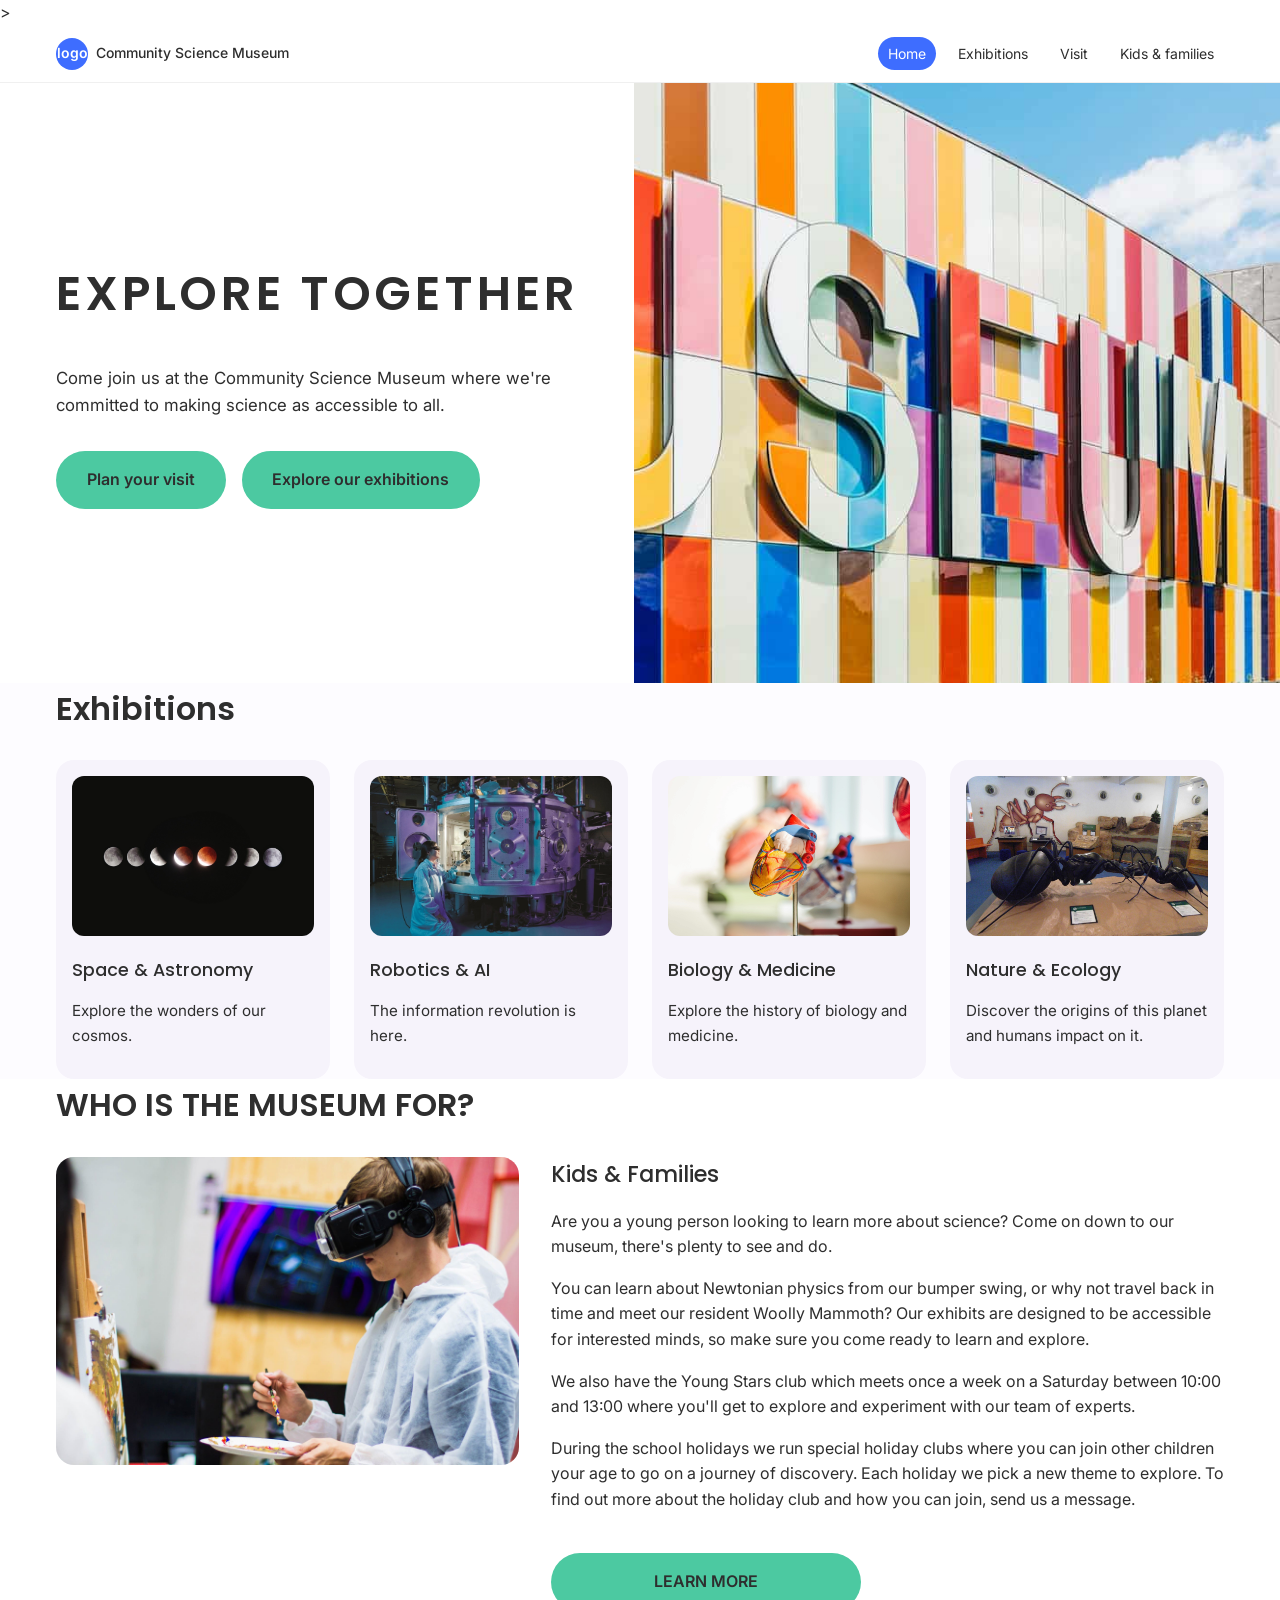
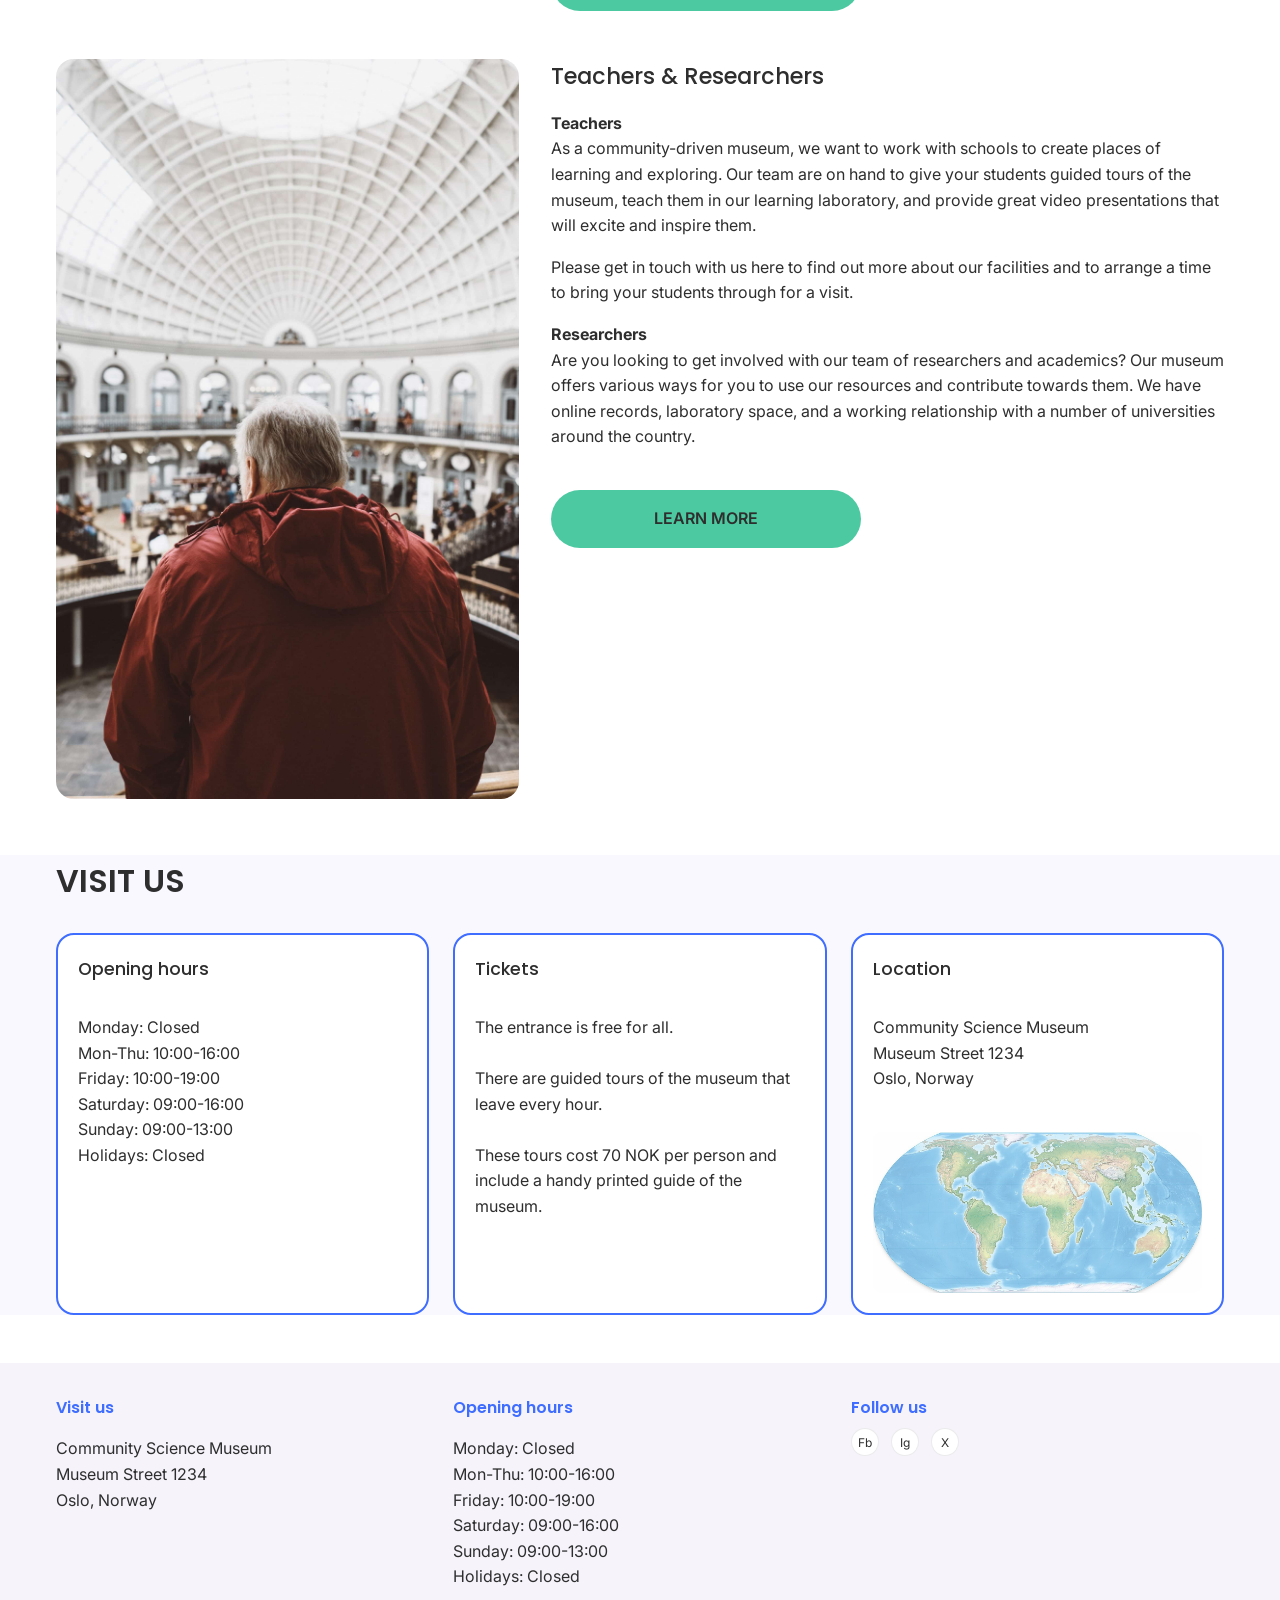
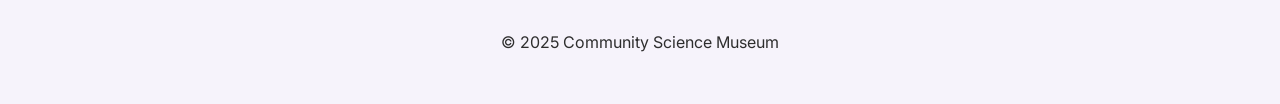
==== index.html @ b7fa2a3b "Desktop SP-2025 Pages in HTML and CSS for the Semester Project fall 2025" ====
<!DOCTYPE html>
<html lang="en">
<head>
    <meta charset="UTF-8">
    <meta name="viewport" content="width=device-width, initial-scale=1.0">
    <title>Community Science Museum - Home</title>
    <link rel="stylesheet" href="styles.css">

    ><meta name="description" content="Explore the wonders of science at the Community Science Museum. Discover exhibits, events, and educational resources for all ages.">

    <!--Google fonts-->
    <link href="https://fonts.googleapis.com/css2?family=Inter:wght@300;400;500;600&family=Poppins:wght@400;500;600&display=swap" rel="stylesheet">

    <link rel="stylesheet" href="css/style.css" />
</head>
<body>
    <header class="site-header">
    <div class="container header-inner">
      <a href="index.html" class="logo">
        <!-- You can swap this for an <img> later -->
        <span class="logo-mark">(logo)</span>
        <span class="logo-text">Community Science Museum</span>
      </a>

      <nav class="main-nav" aria-label="Main navigation">
        <ul>
          <li><a href="index.html" class="nav-link active">Home</a></li>
          <li><a href="pages/exhibitions.html" class="nav-link">Exhibitions</a></li>
          <li><a href="pages/visit.html" class="nav-link">Visit</a></li>
          <li><a href="pages/kids-families.html" class="nav-link">Kids &amp; families</a></li>
        </ul>
      </nav>
    </div>
  </header>

<main>
    <!--HERO-->
    <section class="hero hero-home">
        <div class="hero-overlay">
            <h1 class="hero-title">EXPLORE TOGETHER</h1>
            <p class="hero-text">
                Come join us at the Community Science Museum where we're committed to making science as accessible to all.
            </p>

            <div class="hero-actions">
                <a href="pages/visit.html" class="btn btn-primary">Plan your visit</a>
                <a href="pages/exhibitions.html" class="btn btn-secondary">Explore our exhibitions</a>
            </div>
        </div>
    </section>

    <!--EXHIBITIONS-->
    <section class="section exhibitions">
        <div class="container">
            <header class="section-header">
                <h2 class="section-title">Exhibitions</h2>
            </header>

            <div class="card-grid exhibitions-grid">
                <article class="card exhibition-card">
                    <img src="images/moon-phases.jpg" alt="Phases of the moon" />
                    <h3>Space & Astronomy</h3>
                    <p>Explore the wonders of our cosmos.</p>
                </article>

                <article class="card exhibition-card">
                    <img src="images/purple-science.jpg" alt="Scientific image with a lot of purple" />
                    <h3>Robotics & AI</h3>
                    <p>The information revolution is here.</p>
                </article>

                <article class="card exhibition-card">
                    <img src="images/heart.jpg" alt="Model of a human heart" />
                    <h3>Biology & Medicine</h3>
                    <p>Explore the history of biology and medicine.</p>
                </article>

                <article class="card exhibition-card">
                    <img src="images/ant.jpg" alt="Large model of an ant" />
                    <h3>Nature & Ecology</h3>
                    <p>Discover the origins of this planet and humans impact on it.</p>
                </article>
            </div>
        </div>
    </section>

    <!--WHO IS THE MUSEUM FOR-->
    <section class="section audience">
        <div class="container">
            <h2 class="section-title section-title-center">
                WHO IS THE MUSEUM FOR?
            </h2>

            <!--Kids & families-->
            <article class="audience-block">
                <div class="audience-image">
                    <img src="images/vr-headset.jpg" alt="A teenager exploring VR at the museum" />
                </div>

                <div class="audience-content">
                    <h3>Kids & Families</h3>

                    <p>Are you a young person looking to learn more about science? Come on down to our museum, there's plenty to see and do. </p>
                    <p>
                        You can learn about Newtonian physics from our bumper swing, or why not travel back in time and meet our resident Woolly Mammoth? Our exhibits are designed to be accessible for interested minds, so make sure you come ready to learn and explore.
                    </p>
                    <p>
                        We also have the Young Stars club which meets once a week on a Saturday between 10:00 and 13:00 where you'll get to explore and experiment with our team of experts.
                    </p>
                    <p>
                        During the school holidays we run special holiday clubs where you can join other children your age to go on a journey of discovery. Each holiday we pick a new theme to explore. To find out more about the holiday club and how you can join, send us a message.
                    </p>

                    <a href="pages/kids.html" class="btn btn-primary btn-wide">
                        LEARN MORE
                    </a>
                </div>
            </article>

            <!--Teachers & Researchers-->
            <article class="audience-block">
                <div class="audience-image">
                    <img
                    src="images/lecture-room.jpg" alt="Teacher in a lecture hall"/>
                </div>

                <div class="audience-content">
                    <h3> Teachers & Researchers</h3>

                    <p>
                        <strong>Teachers</strong><br>
                        As a community-driven museum, we want to work with schools to create places of learning and exploring. Our team are on hand to give your students guided tours of the museum, teach them in our learning laboratory, and provide great video presentations that will excite and inspire them.
                    </p>
                    <p>
                        Please get in touch with us here to find out more about our facilities and to arrange a time to bring your students through for a visit. 
                    </p>

                    <p>
                        <strong>Researchers</strong><br>
                        Are you looking to get involved with our team of researchers and academics? Our museum offers various ways for you to use our resources and contribute towards them. We have online records, laboratory space, and a working relationship with a number of universities around the country.
                    </p>

                    <a href="pages/visit.html" class="btn btn-primary btn-wide">
                        LEARN MORE
                    </a>
                </div>
            </article>
        </div>
    </section>

    <!--VISIT US-->
    <section class="section visit-summary">
        <div class="container">
            <h2 class="section-title section-title-center">VISIT US</h2>

            <div class="card-grid visit-grid">
                <!--Opening hours card-->
                <article class="info-card">
                    <h3>Opening hours</h3>
                    <p>
                        Monday: Closed<br>
                        Mon-Thu: 10:00-16:00<br>
                        Friday: 10:00-19:00<br>
                        Saturday: 09:00-16:00<br>
                        Sunday: 09:00-13:00<br>
                        Holidays: Closed<br>
                    </p>
                </article>

                <!--Tickets card-->
                <article class="info-card">
                    <h3>Tickets</h3>
                    <p>
                        The entrance is free for all.<br></br>
                        There are guided tours of the museum that leave every hour.<br></br>
                        These tours cost 70 NOK per person and include a handy printed guide of the museum.<br></br>
                    </p>
                    </article>

                <!--Location card-->
                <article class="info-card">
                    <h3>Location</h3>
                    <p>
                        Community Science Museum<br>
                        Museum Street 1234<br>
                        Oslo, Norway
                    </p>
                    <img src="icons/earth.jpg" alt="Map showing the location of the Community Science Museum" class="info-card-image"/>
                </article>
            </div>
        </div>
    </section>
</main>

<footer class="site-footer">
    <div class="container footer-grid">
      <section class="footer-section">
        <h2 class="footer-heading">Visit us</h2>
        <p>Community Science Museum<br>
        Museum Street 1234<br>
        Oslo, Norway</p>
      </section>

      <section class="footer-section">
        <h2 class="footer-heading">Opening hours</h2>
        <p>
        Monday: Closed<br>
        Mon-Thu: 10:00-16:00<br>
        Friday: 10:00-19:00<br>
        Saturday: 09:00-16:00<br>
        Sunday: 09:00-13:00<br>
        Holidays: Closed<br>
        </p>
      </section>

      <section class="footer-section">
        <h2 class="footer-heading">Follow us</h2>
        <div class="footer-icons" aria-label="Social media">
          <a href="#" aria-label="Visit us on Facebook">Fb</a>
          <a href="#" aria-label="Visit us on Instagram">Ig</a>
          <a href="#" aria-label="Visit us on X">X</a>
        </div>
      </section>
    </div>

    <div class="footer-bottom">
      <p>© 2025 Community Science Museum</p>
    </div>
  </footer>
</body>
</html>
---- css/style.css ----
/* ==== RESET-ish ==== */
*,
*::before,
*::after {
  box-sizing: border-box;
}

body {
  margin: 0;
  font-family: "Inter", system-ui, -apple-system, BlinkMacSystemFont, sans-serif;
  color: #2E2E2E;
  background-color: #FFFFFF;
  line-height: 1.6;
}

/* ==== DESIGN TOKENS ==== */
:root {
  --color-primary: #3E6DFF;
  --color-secondary: #A68EFF;
  --color-bg: #FFFFFF;
  --color-text: #2E2E2E;
  --color-card: #F6F3FB;
  --color-cta: #4CC9A1;

  --radius-card: 16px;
  --shadow-soft: 0 8px 24px rgba(0, 0, 0, 0.06);

  --space-xs: 4px;
  --space-s: 8px;
  --space-m: 16px;
  --space-l: 24px;
  --space-xl: 32px;
  --space-xxl: 48px;
}

/* ==== GLOBAL LAYOUT ==== */
.container {
  width: 100%;
  max-width: 1200px;
  margin: 0 auto;
  padding-inline: 16px;
}

/* Headings */
h1, h2, h3 {
  font-family: "Poppins", system-ui, -apple-system, system-ui, -apple-system, BlinkMacSystemFont, 'Segoe UI', Roboto, Oxygen, Ubuntu, Cantarell, 'Open Sans', 'Helvetica Neue', sans-serif;
  margin-top: 0;
  color: var(--color-text);
}

h1 {
  font-size: clamp(32px, 4vw, 48px);
  font-weight: 600;
}

h2 {
  font-size: clamp(24px, 3vw, 32px);
  font-weight: 600;
}

h3 {
  font-size: 20px;
  font-weight: 500;
}

/* Paragraphs */
p {
  line-height: 1.6;
  font-size: 16px;
}

/* Links */
a {
  color: inherit;
  text-decoration: none;
}

a:focus-visible {
  outline: 3px solid var(--color-primary);
  outline-offset: 2px;
}

/* ==== HEADER & NAV ==== */
.site-header {
  background-color: #FFFFFF;
  border-bottom: 1px solid rgba(0, 0, 0, 0.06);
  position: sticky;
  top: 0;
  z-index: 10;
}

.header-inner {
  display: flex;
  align-items: center;
  justify-content: space-between;
  padding-block: 12px;
  gap: 16px;
}

/* Logo */
.logo {
  display: flex;
  align-items: center;
  gap: 8px;
}

.logo-mark {
  width: 32px;
  height: 32px;
  border-radius: 999px;
  background: var(--color-primary);
  color: white;
  font-size: 14px;
  font-weight: 600;
  display: inline-flex;
  align-items: center;
  justify-content: center;
}

.logo-text {
  font-size: 14px;
  font-weight: 500;
}

/* Nav */
.main-nav ul {
  list-style: none;
  display: flex;
  align-items: center;
  gap: 12px;
  padding: 0;
  margin: 0;
  flex-wrap: wrap; /* allows wrapping on small screens */
}

.nav-link {
  font-size: 14px;
  padding: 8px 10px;
  border-radius: 999px;
}

.nav-link:hover {
  background-color: rgba(62, 109, 255, 0.08);
}

.nav-link.active {
  background-color: var(--color-primary);
  color: #FFFFFF;
}

/* ==== FOOTER ==== */
.site-footer {
  margin-top: var(--space-xxl);
  background-color: var(--color-card);
  padding-block: var(--space-xl);
  font-size: 14px;
}

.footer-grid {
  display: grid;
  gap: var(--space-l);
}

.footer-heading {
  font-size: 16px;
  color: var(--color-primary);
  margin-bottom: var(--space-s);
}

.footer-icons a {
  display: inline-flex;
  align-items: center;
  justify-content: center;
  width: 28px;
  height: 28px;
  border-radius: 999px;
  background: #FFFFFF;
  border: 1px solid rgba(0, 0, 0, 0.08);
  font-size: 12px;
  margin-right: 8px;
}

.footer-bottom {
  text-align: center;
  margin-top: var(--space-l);
  font-size: 13px;
}

/* Footer: make 3 columns on wider screens */
@media (min-width: 768px) {
  .footer-grid {
    grid-template-columns: repeat(3, minmax(0, 1fr));
  }
}

.btn {
  display: inline-flex;
  align-items: center;
  justify-content: center;
  padding: 0.9rem 1.8rem;
  border-radius: 999px;
  font-weight: 600;
  font-size: 1rem;
  text-decoration: none;
  border: 2px solid transparent;
  cursor: pointer;
  transition: transform 0.15s ease, box-shadow 0.15s ease, background-color 0.15s ease, border-color 0.15s ease;
}

.btn-primary {
  background-color: var(--color-cta);
  color: var(--color-text);
}

 .btn-primary:hover, .btn-primary:focus-visible {
  background-color: #3ca884;
  color: var(--color-text);
  transform: translate(-1px);
  box-shadow: 0 6px 15px rgba(60, 168, 132, 0.3);
}

.btn-secondary {
  background-color: var(--color-cta);
  color: var(--color-text);
  border-color: var(--color-cta);
}

.btn-secondary:hover, .btn-secondary:focus-visible {
  background-color: var(--color-bg);
  color: var(--color-text);
}

.btn-wide {
  width: 100%;
  max-width: 310px;
}

.btn-small {
  width: auto;            
  min-width: 140px;       
  height: 40px;           
  padding: 0 1.25rem;
  font-size: 0.9rem;     
}

.hero {
    min-height: 600px;
    display: flex;
    align-items: stretch;
    justify-content: flex-start;
}

.hero-home {
    background-image: url(../images/hero-home.jpg);
    background-size: cover;
    background-position: center;
}

.hero-overlay {
    background-color: #FFFFFF;
    max-width: 728px;
    padding: 3rem 3.5rem;
    display: flex;
    flex-direction: column;
    justify-content: center;
}

.hero-overlay-40 {
    background-color: rgba(255, 255, 255, 0.4);
}

.hero-title {
    font-size: 3rem;
    letter-spacing: 0.08em;
    text-transform: uppercase;
    margin-bottom: 1rem;
}

.hero-text {
    font-size: 1.05rem;
    max-width: 32rem;
    margin-bottom: 2rem;
}

.hero-actions {
    display: flex;
    gap: 1rem;
    flex-wrap: wrap;
}

.exhibitions {
    background-color: #fdfcff;
}

.card-grid {
    display: grid;
    gap: 1.5rem;
}

.exhibitions-grid {
    grid-template-columns: repeat(4, minmax(0, 1fr));
}

.card {
    background-color: var(--color-card);
    border-radius: 18px;
    padding: 1rem;
    overflow: hidden;
}

.card img {
    width: 100%;
    height: 160px;
    object-fit: cover;
    border-radius: 12px;
    margin-bottom: 0.75rem;
}

.exhibition-card h3 {
    font-size: 1.1rem;
    margin-bottom: 0.4rem;
}

.exhibition-card p {
    font-size: 0.95rem;
}

.audience-block {
    display: grid;
    grid-template-columns: minmax(0, 1.1fr) minmax(0, 1.6fr);
    gap: 2rem;
    align-items: start;
    margin-bottom: 3rem;
}

.audience-image img {
    width: 100%;
    border-radius: 18px;
    object-fit: cover;
}

.audience-content h3 {
    font-size: 1.4rem;
    margin-bottom: 1rem;
}

.audience-content p + p {
    margin-top: 0.75rem;
}

.audience-content .btn {
    margin-top: 1.5rem;
}

.visit-summary {
    background-color: #faf8ff;
}

.visit-grid {
    display: grid;
    grid-template-columns: repeat(3, minmax(0, 1fr));
    gap: 1.5rem;
}

.info-card {
    border-radius: 18px;
    padding: 1.25rem;
    border: 2px solid var(--color-primary);
    background-color: #FFFFFF;
    display: flex;
    flex-direction: column;
    gap: 0.75rem;
}

.info-card h3 {
    font-size: 1.1rem;
    margin-bottom: 0.25rem;
}

.info-card-image {
    width: 100%;
    margin-top: 0.75rem;
    border-radius: 10px;
    object-fit: cover;
}

@media (max-width: 900px) {
    .hero {
        min-height: 420px;
}

.hero-overlay {
    max-width: none;
    width: 100%;
    padding: 2rem 1.5rem;
}

.hero-title {
    font-size: 2.2rem;
}

.hero-actions {
    flex-direction: column;
    align-items: stretch;
}

.exhibitions-grid, .visit-grid {
    grid-template-columns: repeat(2, minmax(0, 1fr));
}

.audience-block {
    grid-template-columns: minmax(0, 1fr);
}
}

@media (max-width: 600px) {
    .exhibitions-grid, .visit-grid {
        grid-template-columns: minmax(0, 1fr);
    }

.section {
    padding: 4rem 0;
}

.section-title {
    font-size: 1.7rem;
}
}

/*==== EXHIBITIONS HERO SECTION ====*/
.hero-exhibitions {
    background-image: url(../images/hero-exhibitions.jpg);
    background-size: cover;
    background-position: center;
}

/* right side overlay */
.hero-overlay-right {
    margin-left: auto;
    align-items: center;
    text-align: center;
}

.hero-overlay-40 {
    background-color: rgba(255, 255, 255, 0.4);
}

.hero-text-block p {
    margin: 0 0 0.75rem;
}

.btn-fixed {
    width: 250px;
    height: 50px;
    padding: 0;
}

/*====Stacked cards exhibition section====*/
.expo-stack .container {
    display: grid;
    gap: 2rem;
}

.expo-card {
    background: var(--color-card);
    border-radius: 18px;
    padding: 1.5rem;
    display: grid;
    grid-template-columns: minmax(0, 1fr) minmax(0, 1.4fr);
    gap: 2rem;
    align-items: center;
}

.expo-media img {
    width: 100%;
    height: 320px;
    object-fit: cover;
    border-radius: 14px;
    display: block;
}

.expo-title {
    margin-bottom: 1rem;
    color: var(--color-primary);
    text-align: center;
}

.expo-content p + p {
    margin-top: 0.8rem;
}

@media (max-width: 900px) {
    .expo-card {
        grid-template-columns: 1fr;
    }

    .expo-media img {
        height: 240px;
    }

    .hero-overlay-right {
        margin-left: 0;
        width: 100%;
    }
}

/* ===== VISIT HERO ===== */
.hero-visit {
  min-height: 400px;
  background-image: url("../images/hero-visit.jpg"); /* change to your actual hero */
  background-size: cover;
  background-position: center;
  display: flex;
  align-items: stretch;
  justify-content: flex-end; /* overlay on RIGHT */
}

.hero-overlay-visit {
  width: 728px;
  min-height: 400px;
  display: flex;
  flex-direction: column;
  justify-content: center;
  align-items: center; /* centered title inside overlay */
  text-align: center;
  padding: 2rem 3rem;
}

/* 40% opacity overlay */
.hero-overlay-40 {
  background-color: rgba(255, 255, 255, 0.4);
}

/* ===== VISIT TOP GRID ===== */
.visit-top-grid {
  grid-template-columns: repeat(2, minmax(0, 1fr));
}

/* shared card title style for visit page */
.card-title {
  color: var(--color-primary);
  font-size: 1.6rem; /* H2-ish */
  margin-bottom: 0.75rem;
}

/* ===== LOCATION CARD (FULL WIDTH) ===== */
.location-card {
  background: var(--color-card);
  border-radius: 18px;
  padding: 1.5rem;
  display: grid;
  grid-template-columns: 2fr 2fr;
  gap: 2rem;
  align-items: center;
}

.location-map img {
  width: 400px;
  height: 200px;
  border-radius: 14px;
  display: block;
}

/* ===== ACCESSIBILITY + RIGHT STACK ===== */
.visit-bottom-grid {
  display: grid;
  grid-template-columns: 1.2fr 0.8fr;
  gap: 2rem;
  align-items: start;
}

.accessibility-card {
  background: var(--color-card);
  padding: 1.5rem;
  border-radius: 18px;
}

.accessibility-image {
  width: 100%;
  height: 150px;         
  object-fit: cover;
  border-radius: 14px;
  display: block;
  margin-top: 2rem;
}

.stacked-side {
  display: grid;
  gap: 2rem;
}

.visit-top, .visit-location, .visit-bottom {
  margin-bottom: 2rem;
}

/* ===== RESPONSIVE ===== */
@media (max-width: 900px) {
  .hero-visit {
    justify-content: flex-start;
  }

  .hero-overlay-visit {
    width: 100%;
    min-height: auto;
  }

  .visit-top-grid {
    grid-template-columns: 2fr;
  }

  .location-card {
    grid-template-columns: 1fr;
  }

  .visit-bottom-grid {
    grid-template-columns: 2fr;
  }
}

/* ===== KIDS PAGE HERO ===== */
.hero-kids {
  min-height: 500px;
  background-image: url("../images/hero-kids.jpg");
  background-size: cover;
  background-position: center;
  display: flex;
  align-items: stretch;
  justify-content: flex-start;
}

.hero-overlay-kids {
  width: 728px;
  min-height: 500px;
  display: flex;
  flex-direction: column;
  justify-content: center;
  align-items: center; 
  text-align: center;
  padding: 2.5rem 3rem;
}

.kids-hero-tagline {
  font-size: 20px;
  margin: 1rem 0 2rem;
}

/* ===== ACTIVITIES (3 cards) ===== */
.kids-activities-grid {
  grid-template-columns: repeat(3, minmax(0, 1fr));
  gap: 2rem;
}

.activity-card {
  padding: 1.5rem;
  border-radius: 18px;
  background: var(--color-card);
  text-align: center;
}

.activity-title {
  margin-bottom: 1rem;
  color: var(--color-primary);
}

.activity-card img {
  width: 100%;
  height: 260px;
  object-fit: cover;
  border-radius: 14px;
  display: block;
}

/* ===== UPCOMING EVENTS ===== */
.events-stack {
  display: grid;
  gap: 2rem;
}

.event-card {
  padding: 2rem;
  border-radius: 18px;
  background: #ffffff;
  border: 2px solid var(--color-primary);
}

.event-title {
  font-size: 24px;
  font-weight: 700;
  margin-bottom: 0.75rem;
}

.event-card p {
  font-size: 24px;
  margin: 0;
}

/* ===== PLAN YOUR VISIT (4 cards) ===== */
.kids-plan-grid {
  grid-template-columns: repeat(4, minmax(0, 1fr));
  gap: 2rem;
}

.plan-card {
  padding: 2rem;
  border-radius: 18px;
  background: var(--color-card);
  text-align: center;
  flex-direction: column;
  display: flex;
  gap: 1rem;
  justify-content: space-between;
  align-content: start;
}

.plan-card h3 {
  color: var(--color-primary);
}

/* ===== RESPONSIVE ===== */
@media (max-width: 900px) {
  .hero-overlay-kids {
    width: 100%;
    min-height: auto;
  }

  .kids-activities-grid {
    grid-template-columns: 1fr;
  }

  .kids-plan-grid {
    grid-template-columns: repeat(2, minmax(0, 1fr));
  }

  .event-card p {
    font-size: 18px; 
  }
}

@media (max-width: 600px) {
  .kids-plan-grid {
    grid-template-columns: 1fr;
  }
}
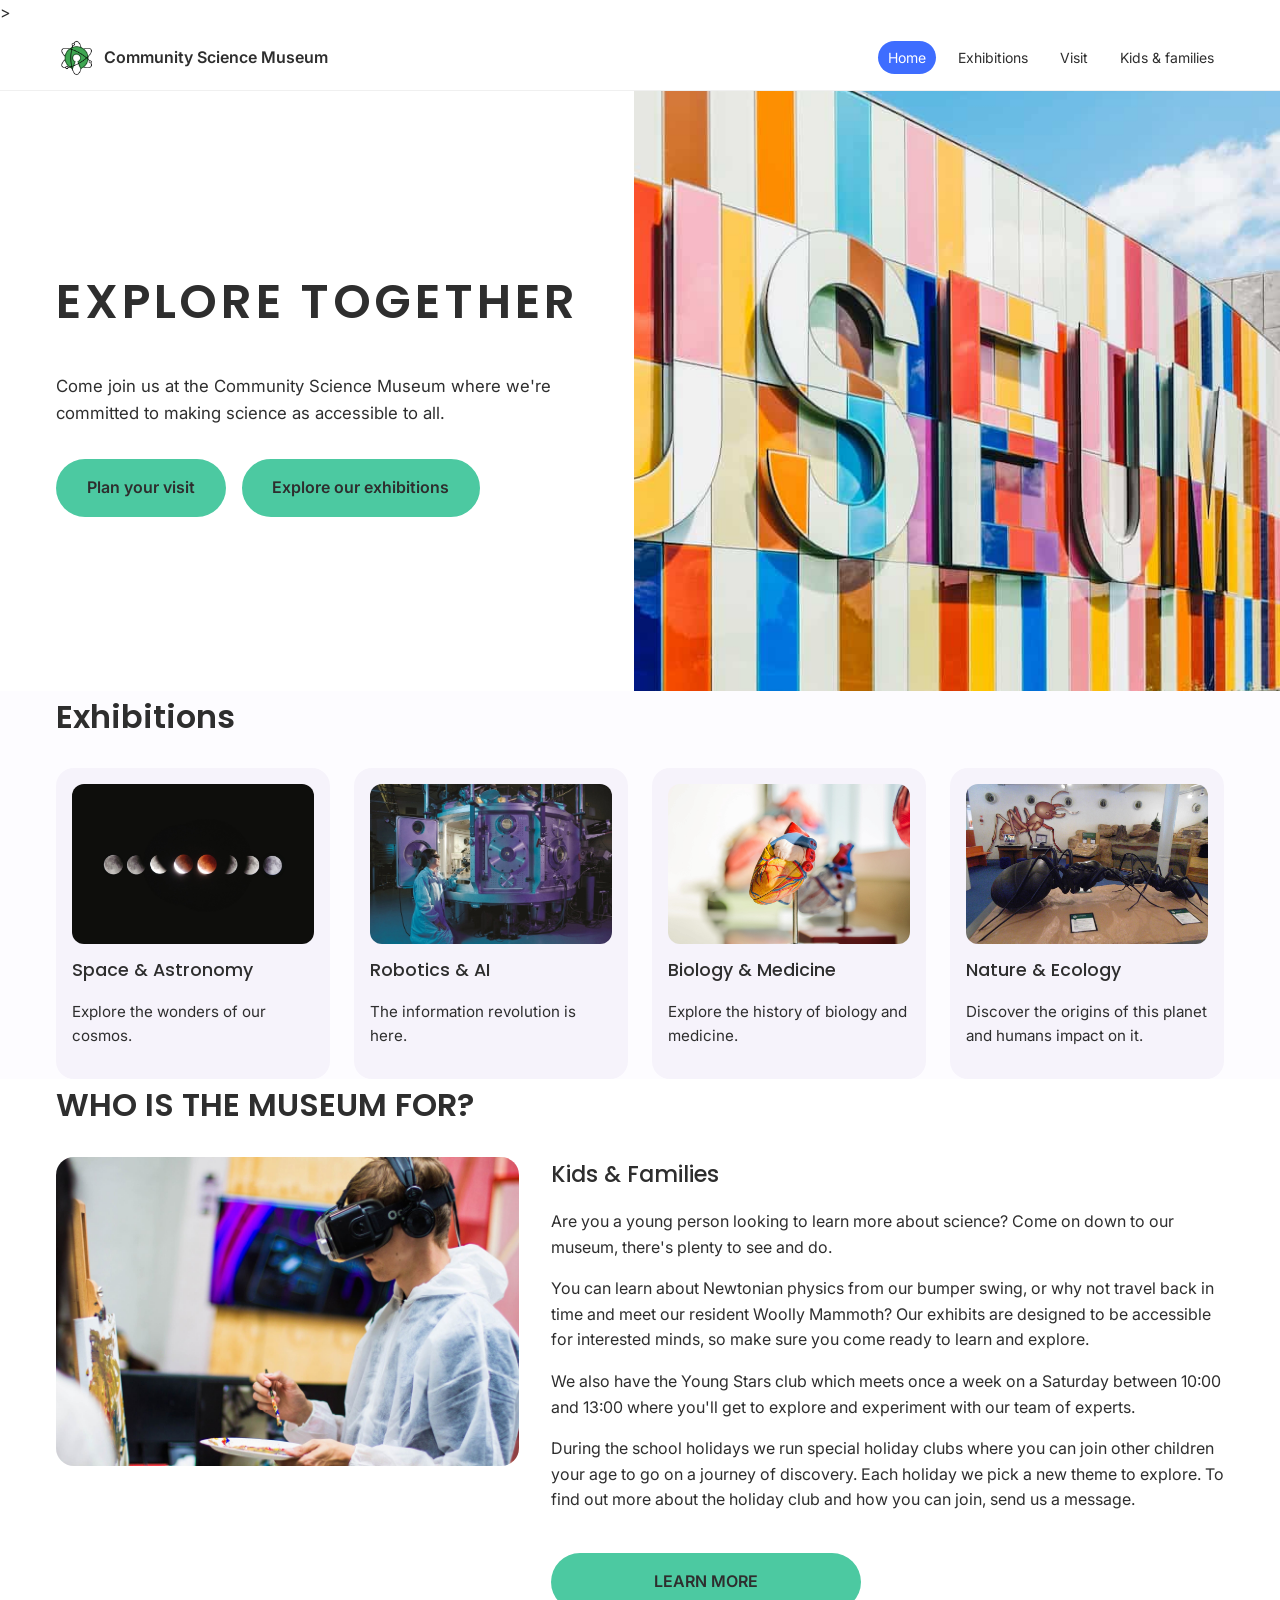
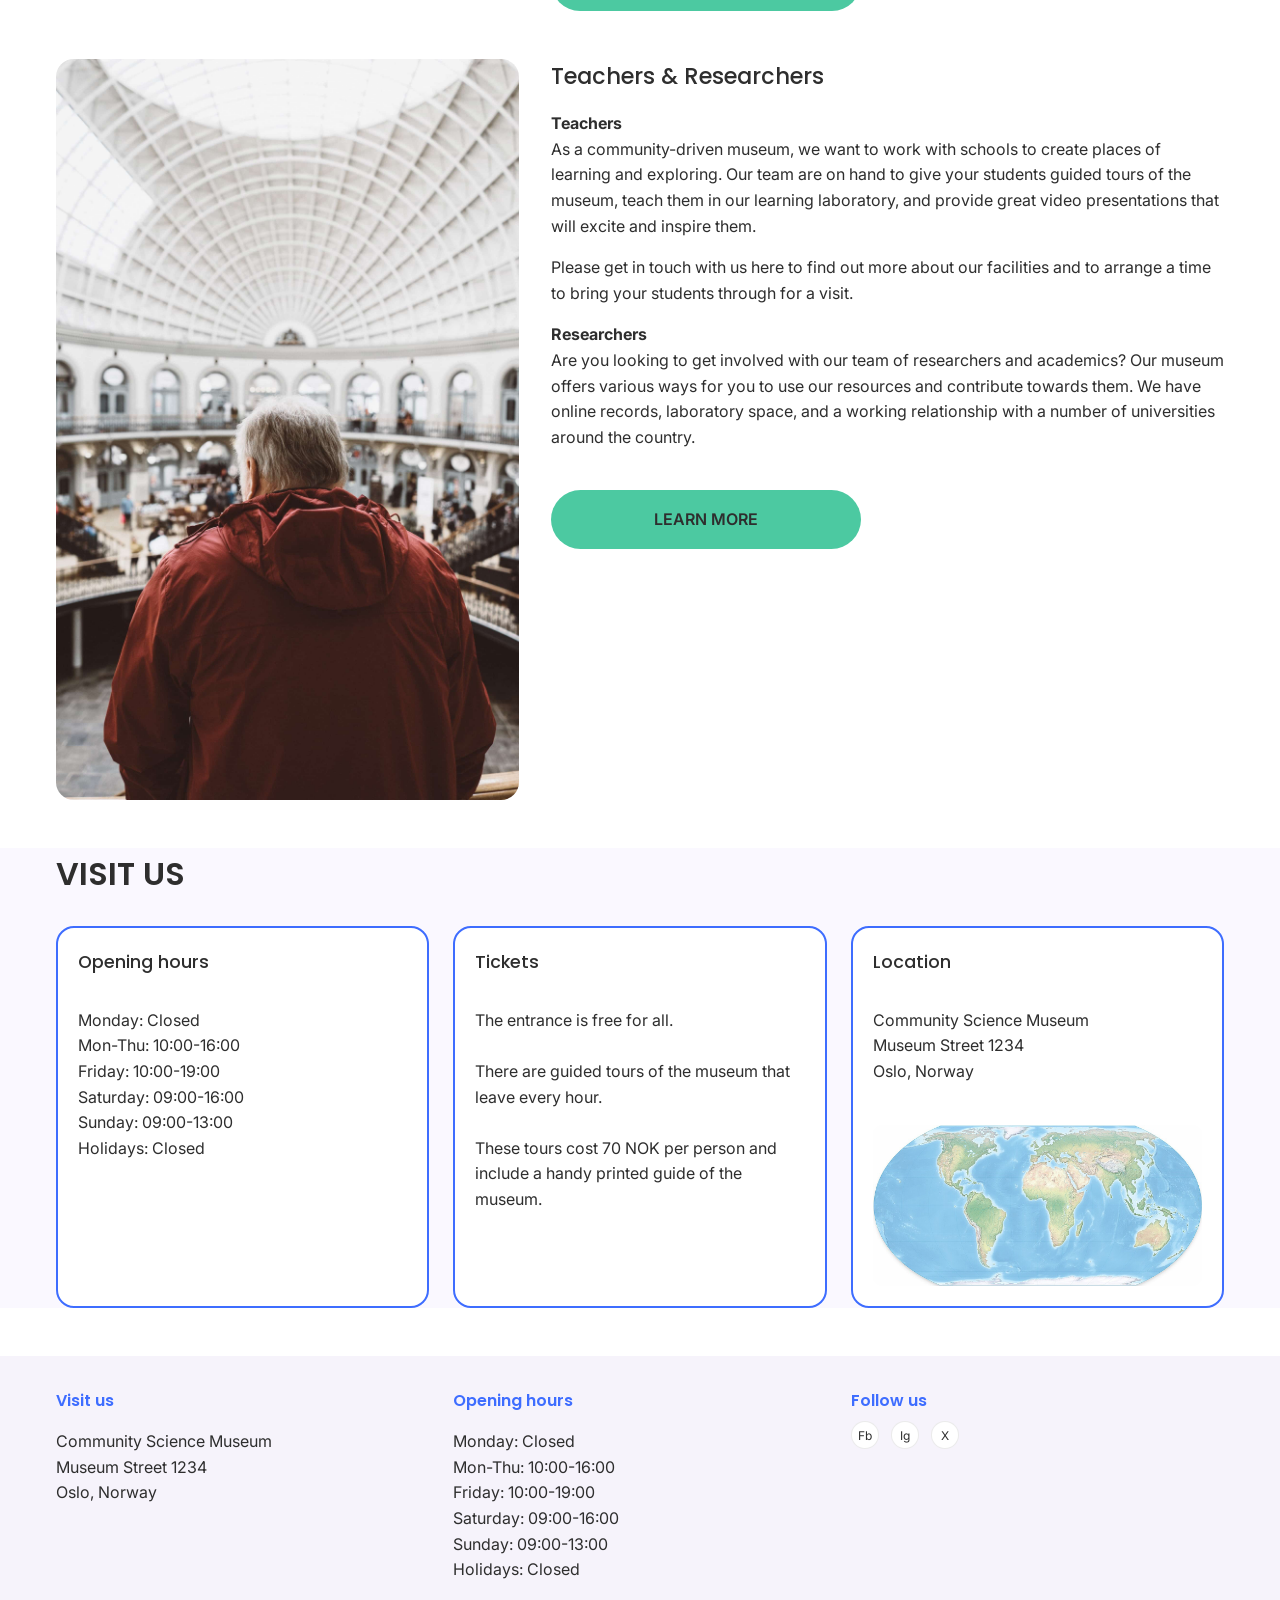
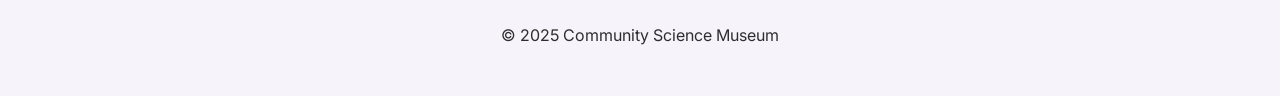
==== commit b039df04: "Mobile CSS Added mobile  CSS to work on smaller screens." ====
--- a/index.html
+++ b/index.html
@@ -17,8 +17,7 @@
     <header class="site-header">
     <div class="container header-inner">
       <a href="index.html" class="logo">
-        <!-- You can swap this for an <img> later -->
-        <span class="logo-mark">(logo)</span>
+        <img src="icons/logo.jpg" alt="Community Science Museum logo" class="logo-icon"/>
         <span class="logo-text">Community Science Museum</span>
       </a>
 
@@ -27,7 +26,7 @@
           <li><a href="index.html" class="nav-link active">Home</a></li>
           <li><a href="pages/exhibitions.html" class="nav-link">Exhibitions</a></li>
           <li><a href="pages/visit.html" class="nav-link">Visit</a></li>
-          <li><a href="pages/kids-families.html" class="nav-link">Kids &amp; families</a></li>
+          <li><a href="pages/kids.html" class="nav-link">Kids & families</a></li>
         </ul>
       </nav>
     </div>
--- a/css/style.css
+++ b/css/style.css
@@ -102,6 +102,18 @@
   display: flex;
   align-items: center;
   gap: 8px;
+  text-decoration: none;
+}
+
+.logo-icon {
+  width: 40px;
+  height: 40px;
+  object-fit: contain;
+}
+
+.logo-text {
+  font-weight: 600;
+  color: var(--color-text);
 }
 
 .logo-mark {
@@ -115,11 +127,6 @@
   display: inline-flex;
   align-items: center;
   justify-content: center;
-}
-
-.logo-text {
-  font-size: 14px;
-  font-weight: 500;
 }
 
 /* Nav */
@@ -740,4 +747,133 @@
   .kids-plan-grid {
     grid-template-columns: 1fr;
   }
+}
+
+/* ====== MOBILE ADJUSTMENTS ====== */
+
+/* Base */
+img {
+  max-width: 100%;
+  height: auto;
+  display: block;
+}
+
+/* Primary mobile breakpoint */
+@media (max-width: 768px) {
+  /* Container padding */
+  .container {
+    padding: 0 16px;
+  }
+
+  /* Sections, tight but roomy */
+  .section {
+    padding: 3rem 0;
+  }
+
+  /* NAV*/
+  .main-nav ul {
+    gap: 8px;
+    justify-content: flex-end;
+  }
+
+  .nav-link {
+    padding: 8px 10px;
+    font-size: 14px;
+  }
+
+  /* HERO, full size overlay */
+  .hero {
+    min-height: auto;
+  }
+
+  .hero-overlay,
+  .hero-overlay-visit,
+  .hero-overlay-kids {
+    width: 100%;
+    min-height: auto;
+    padding: 2rem 1.5rem;
+    margin: 0; 
+  }
+
+  /* Buttons: full-width on mobile */
+  .btn,
+  .btn-fixed,
+  .btn-wide {
+    width: 100%;
+    max-width: 100%;
+  }
+
+  .btn-fixed {
+    height: 48px;
+  }
+
+  /* Homepage grids */
+  .exhibitions-grid {
+    grid-template-columns: 1fr;
+  }
+
+  .visit-grid {
+    grid-template-columns: 1fr;
+  }
+
+  /* Audience stack */
+  .audience-block {
+    grid-template-columns: 1fr;
+  }
+
+  /* Exhibitions page stacked cards (image + text) */
+  .expo-card {
+    grid-template-columns: 1fr;
+    padding: 1.5rem;
+  }
+
+  .expo-media img {
+    height: 220px;
+  }
+
+  /* Visit page */
+  .visit-top-grid {
+    grid-template-columns: 1fr;
+  }
+
+  .location-card {
+    grid-template-columns: 1fr;
+  }
+
+  .visit-bottom-grid {
+    grid-template-columns: 1fr;
+  }
+
+  /* Kids page */
+  .kids-activities-grid {
+    grid-template-columns: 1fr;
+  }
+
+  .kids-plan-grid {
+    grid-template-columns: 1fr;
+  }
+
+  .activity-card img {
+    height: 220px;
+  }
+
+  /* Event card text smaller */
+  .event-card p {
+    font-size: 18px;
+  }
+}
+
+/* Smallest screens */
+@media (max-width: 480px) {
+  .hero-title {
+    font-size: 2rem;
+  }
+
+  .section-title {
+    font-size: 1.6rem;
+  }
+
+  .logo-text {
+    display: none; 
+  }
 }
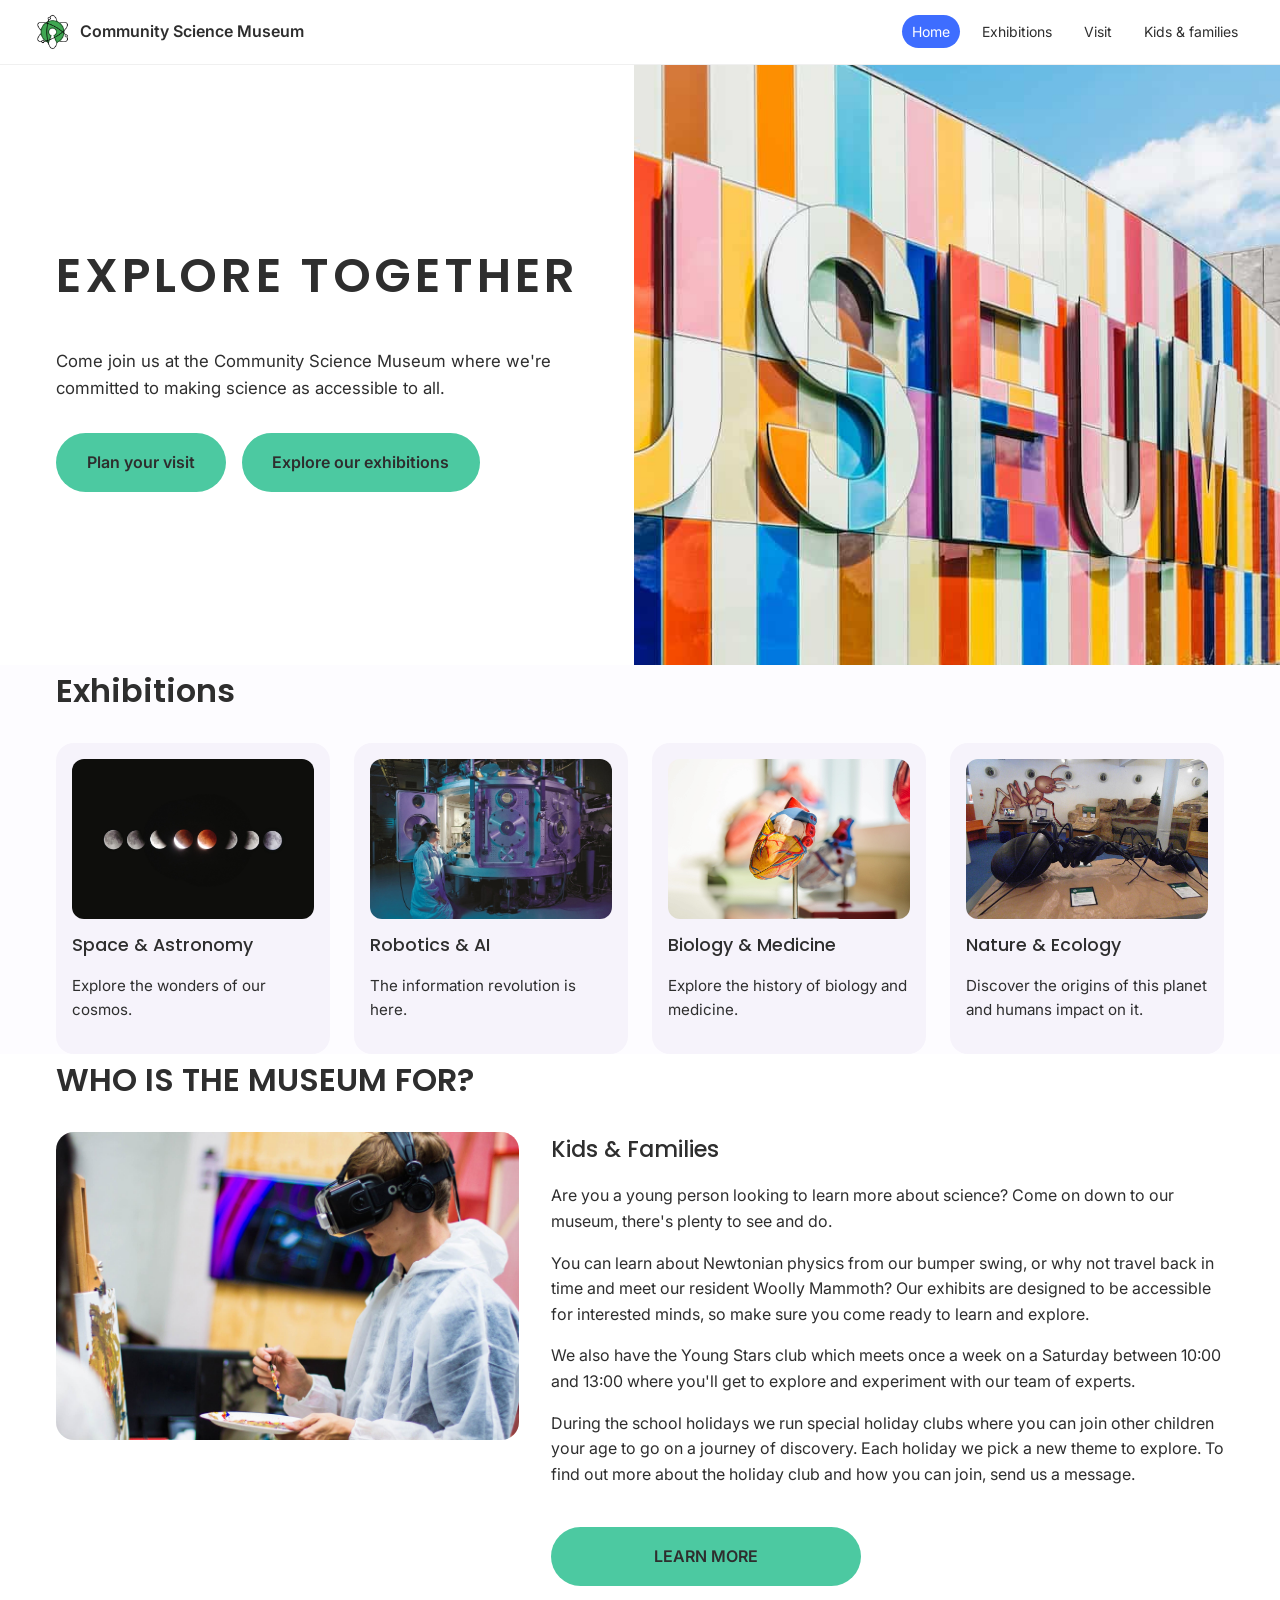
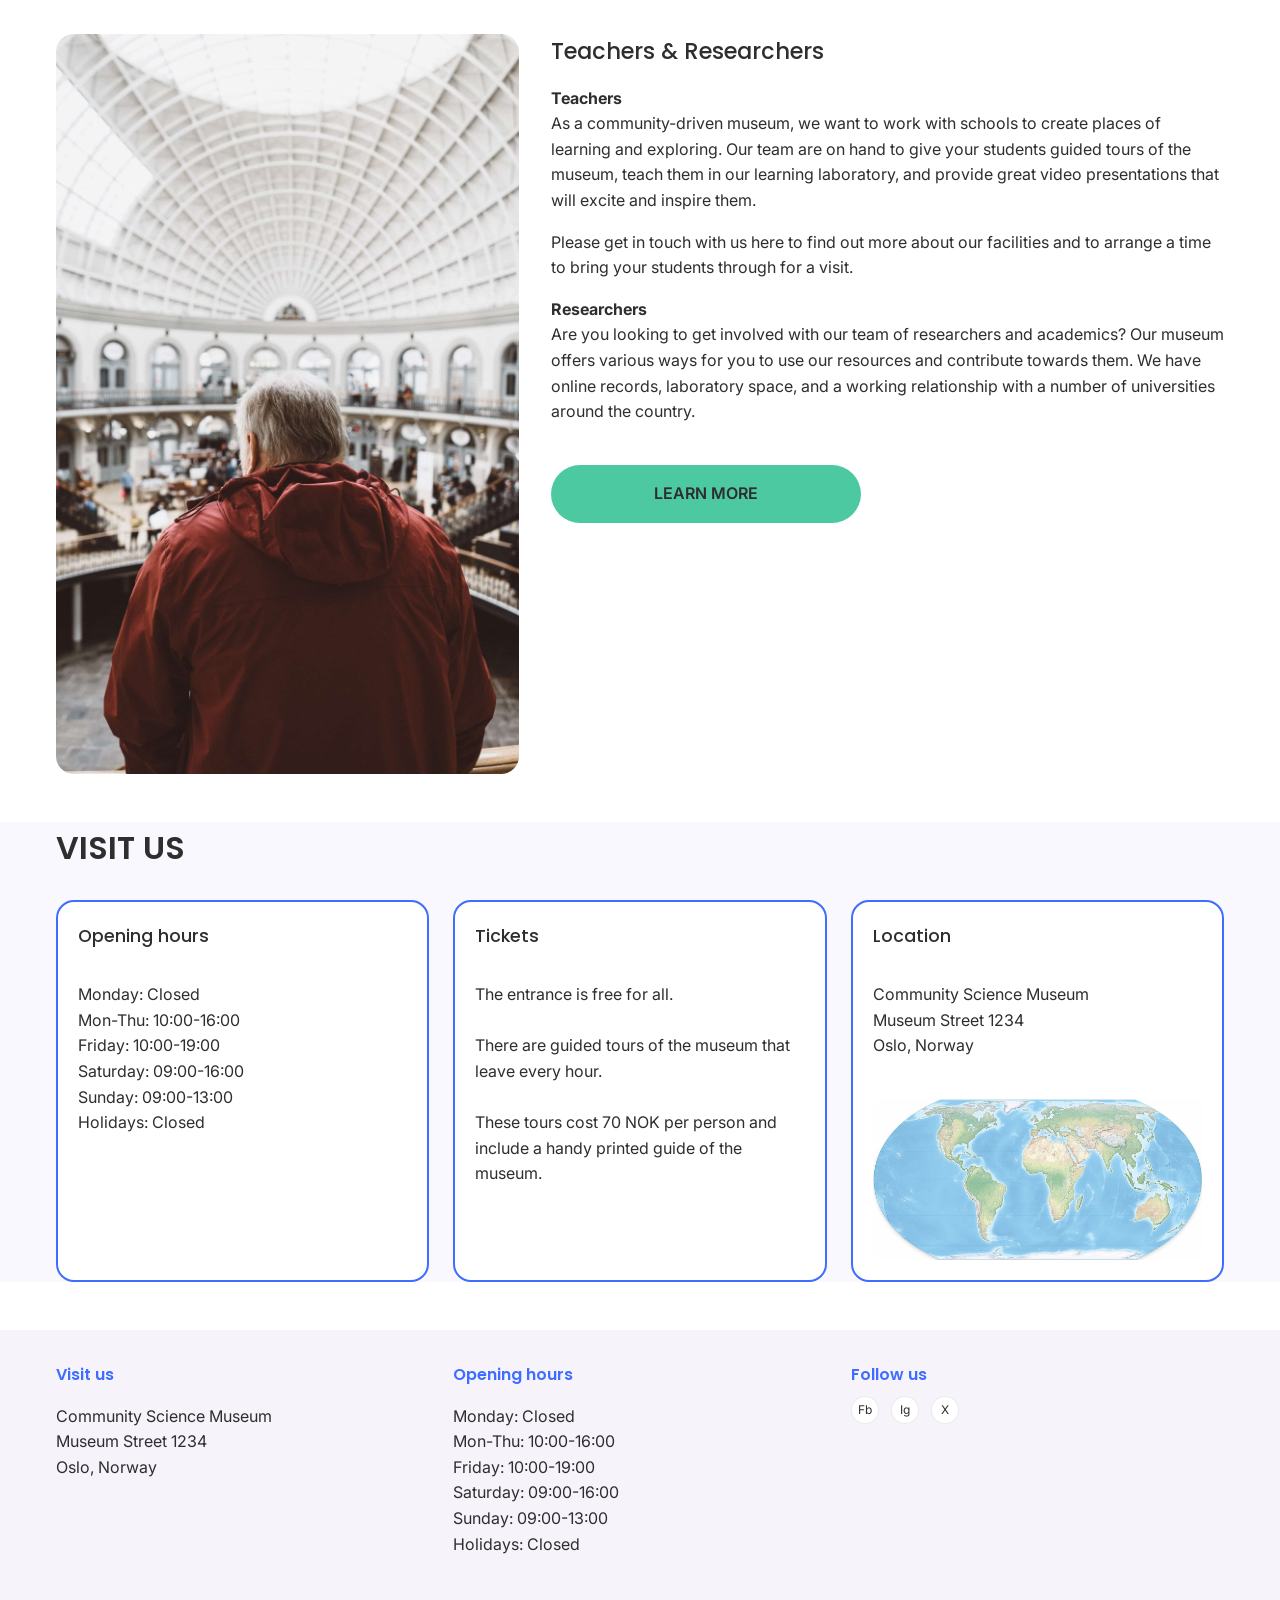
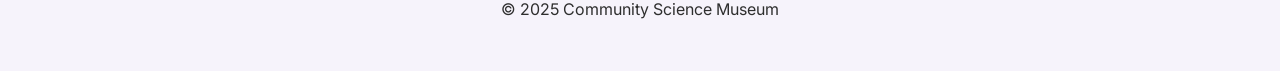
==== commit be1829e7: "Fix HTML encoding for meta description tag" ====
--- a/index.html
+++ b/index.html
@@ -6,7 +6,7 @@
     <title>Community Science Museum - Home</title>
     <link rel="stylesheet" href="styles.css">
 
-    ><meta name="description" content="Explore the wonders of science at the Community Science Museum. Discover exhibits, events, and educational resources for all ages.">
+    <meta name="description" content="Explore the wonders of science at the Community Science Museum. Discover exhibits, events, and educational resources for all ages.">
 
     <!--Google fonts-->
     <link href="https://fonts.googleapis.com/css2?family=Inter:wght@300;400;500;600&family=Poppins:wght@400;500;600&display=swap" rel="stylesheet">
@@ -227,4 +227,4 @@
     </div>
   </footer>
 </body>
-</html>+</html>
--- a/css/style.css
+++ b/css/style.css
@@ -87,6 +87,11 @@
   position: sticky;
   top: 0;
   z-index: 10;
+}
+
+.site-header .container {
+  max-width: 100%;
+  padding-inline: 32px;
 }
 
 .header-inner {
@@ -127,6 +132,12 @@
   display: inline-flex;
   align-items: center;
   justify-content: center;
+}
+
+@media (max-width: 600px) {
+  .site-header .container {
+    padding-inline: 16px;
+  }
 }
 
 /* Nav */
@@ -876,4 +887,4 @@
   .logo-text {
     display: none; 
   }
-}+}
